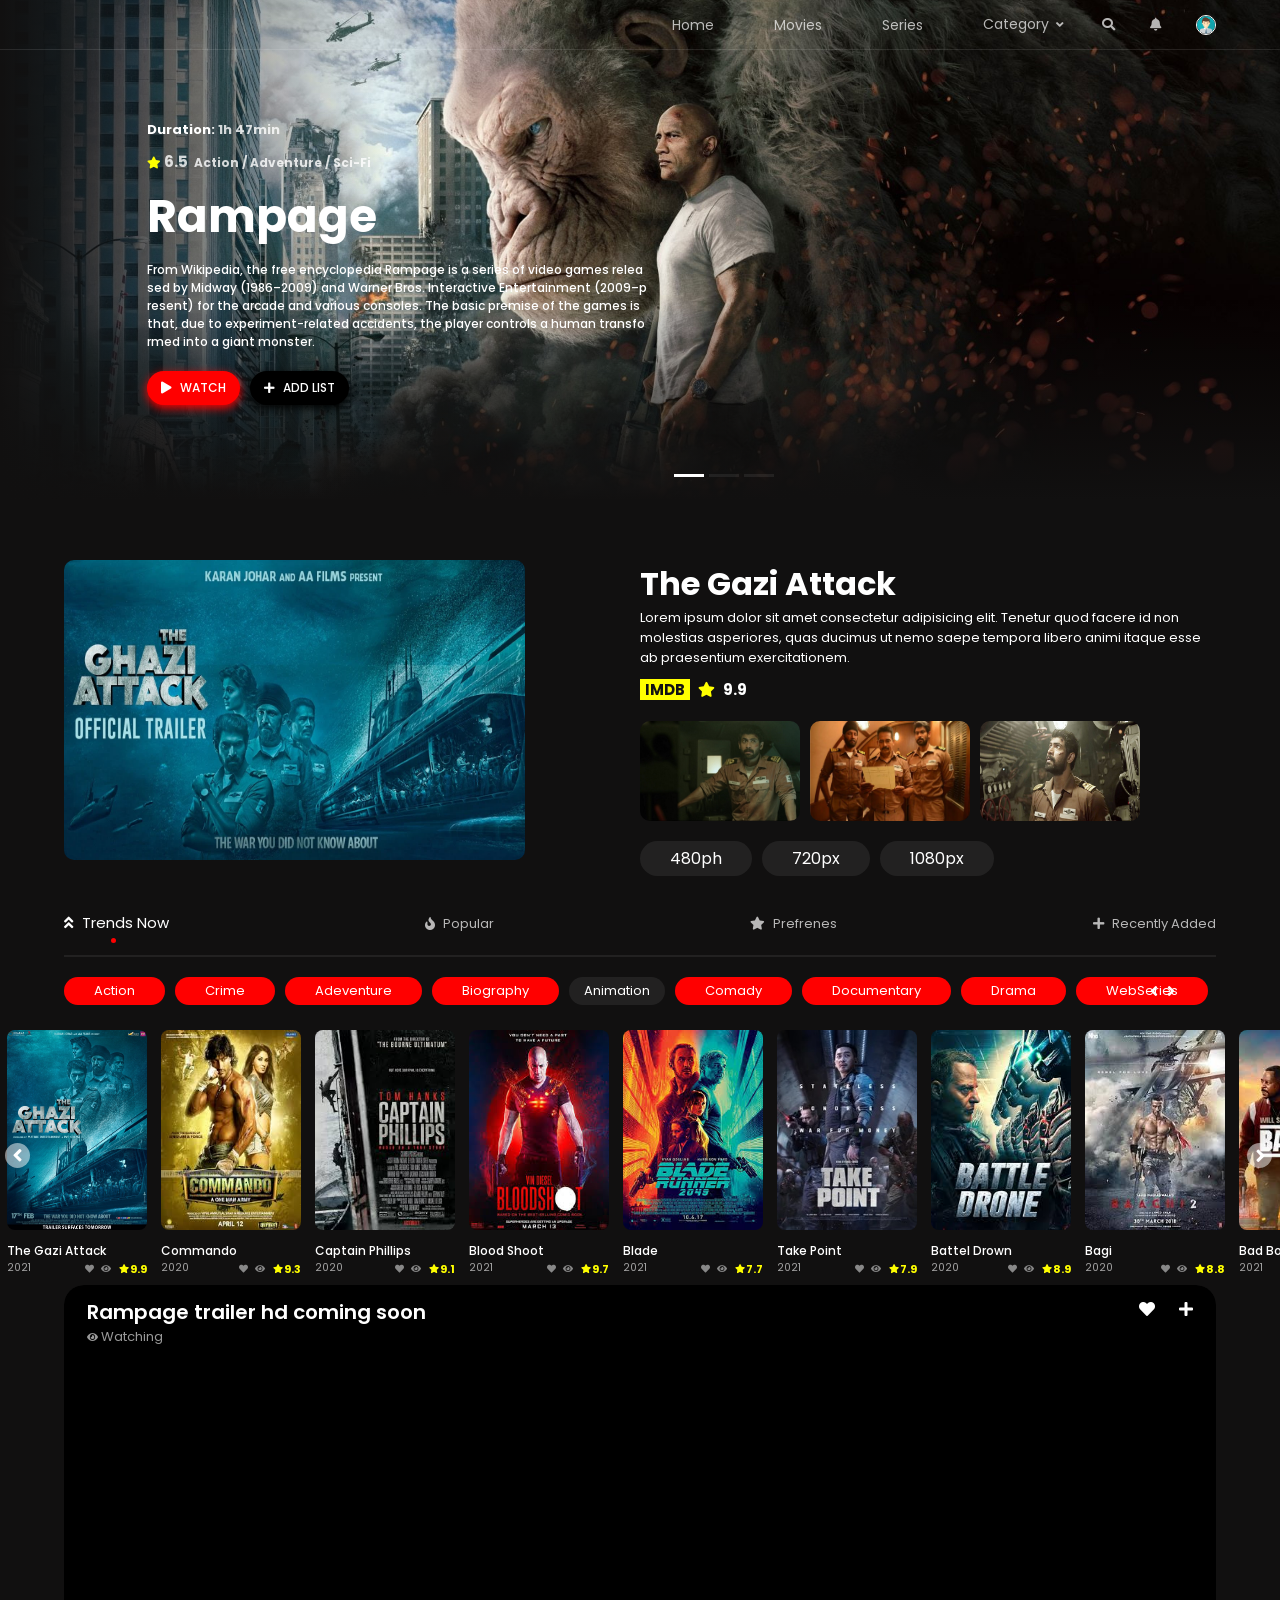
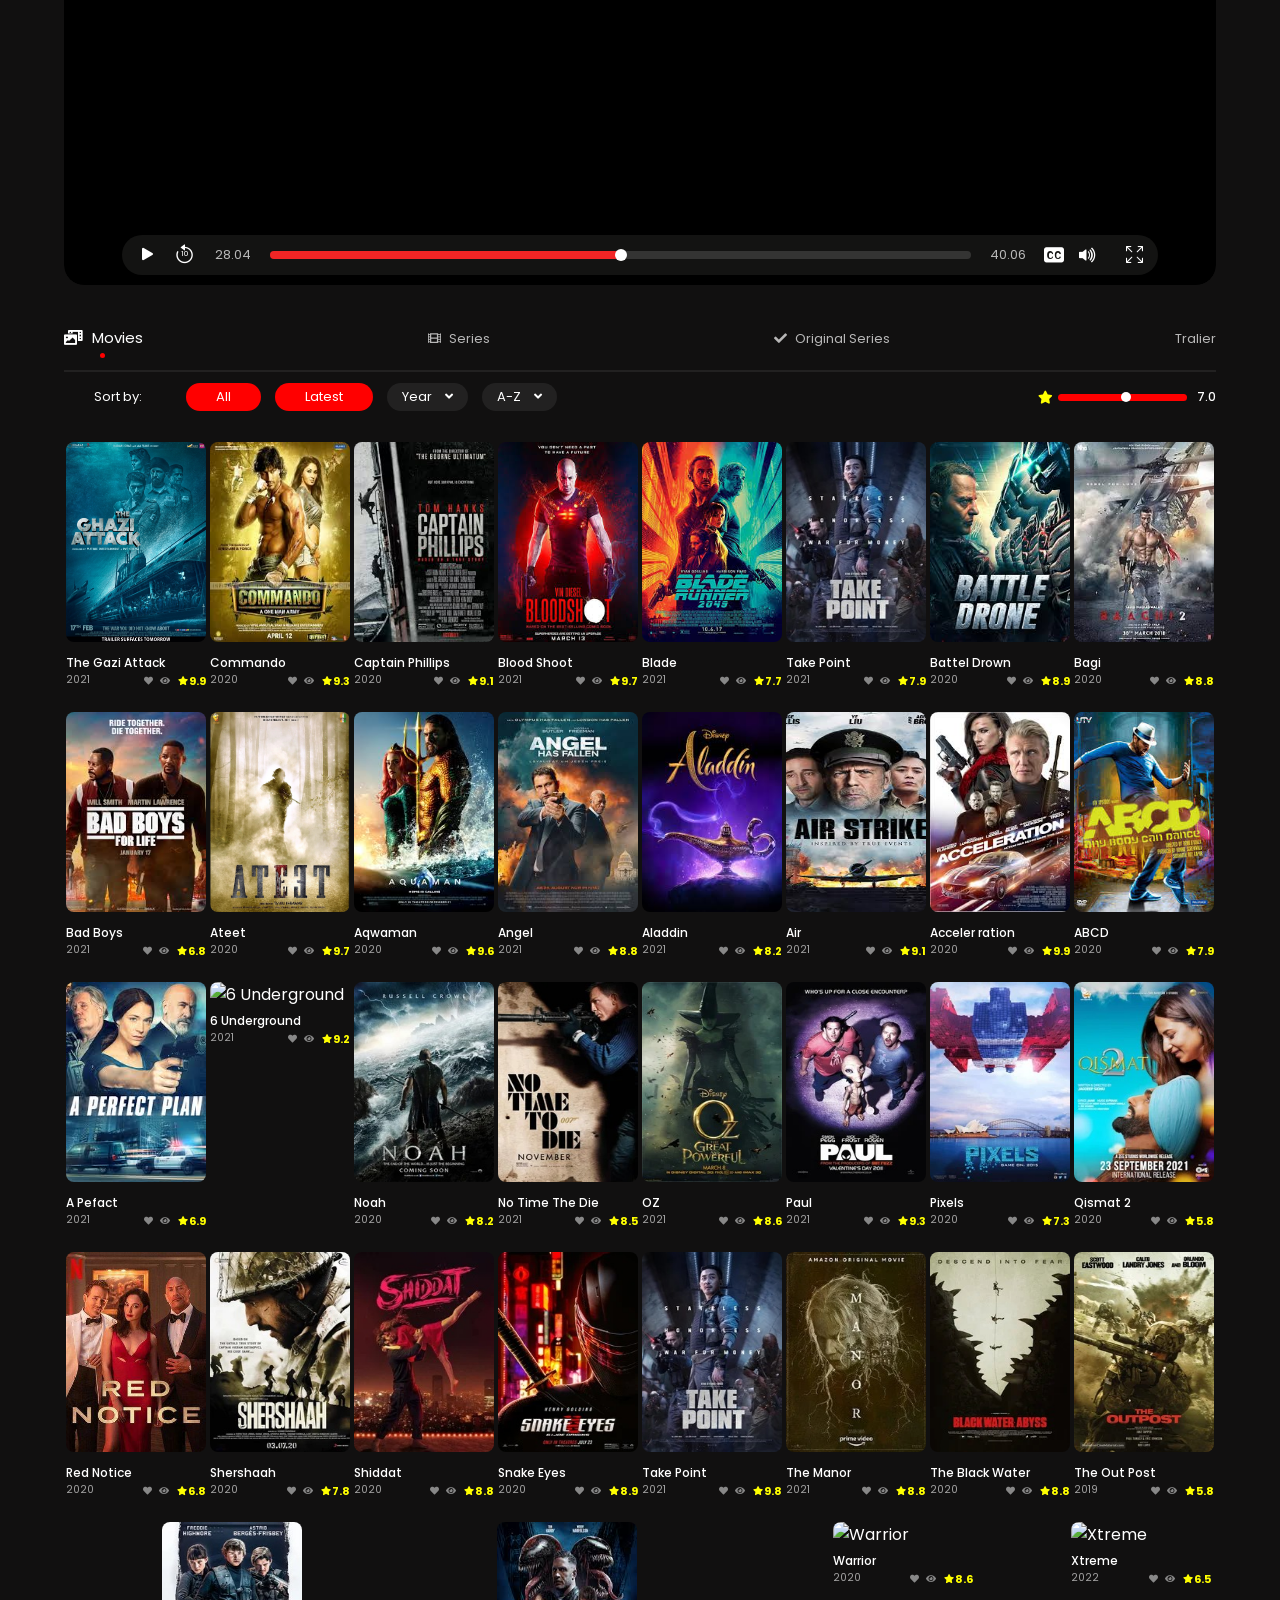
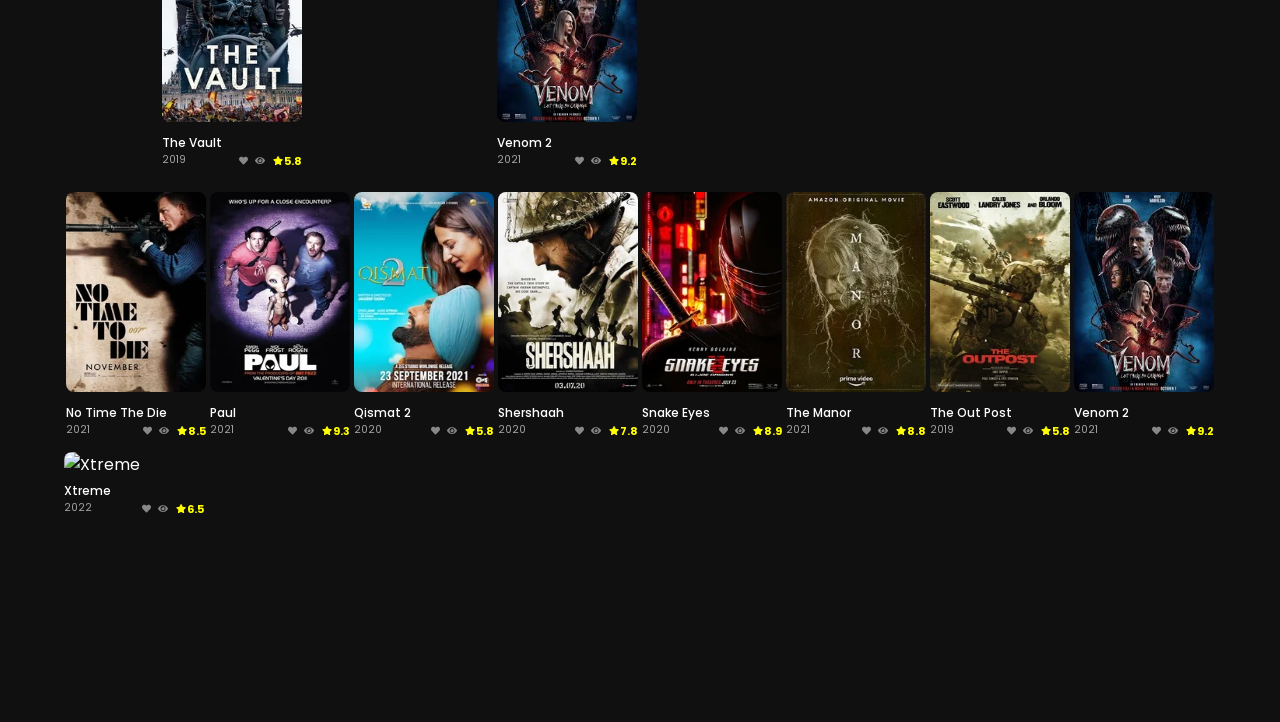
==== themanor.html @ 4c0632d6 "PLAYZEN" ====
<!DOCTYPE html>
<html lang="en">

<head>
    <meta charset="UTF-8">
    <meta http-equiv="X-UA-Compatible" content="IE=edge">
    <meta name="viewport" content="width=device-width, initial-scale=1.0">
    <!-- bootstrap cdn link  -->
    <link rel="stylesheet" href="https://cdn.jsdelivr.net/npm/bootstrap-icons@1.8.1/font/bootstrap-icons.css">
    <!-- font-awesome cdn link  -->
    <link href="https://cdnjs.cloudflare.com/ajax/libs/font-awesome/5.13.0/css/all.min.css" rel="stylesheet">
    <link rel="stylesheet" href="style.css">
    <title>Advanced Level Movies Website</title>
</head>

<body>
    <header>
        <nav>
            <a href="/" class="logo"><img src="img/logo.png" alt=""></a>
            <div class="end_bx">
                <ul>
                    <li><a href="#">Home</a></li>
                    <li><a href="#">Movies</a></li>
                    <li><a href="#">Series</a></li>
                    <li>Category <i class="fas fa-angle-down"></i>
                        <div class="list">
                            <a href="#">Trends Now</a>
                            <a href="#">Popular</a>
                            <a href="#">Prefrenes</a>
                            <a href="#">Recently Added</a>
                            <a href="#">Bollywood</a>
                            <a href="#">Tollywood</a>
                        </div>
                    </li>
                </ul>
                <div class="search">
                    <input type="text" placeholder="Search movies..." id="search">
                    <i class="fas fa-search" id="search_icon"></i>
                </div>
                <div class="bell">
                    <i class="fas fa-bell"></i>
                </div>
                <div class="user">
                    <img src="img/user.png" alt="Jahid Khan" title="jahid khan">
                </div>
            </div>
        </nav>

        <div class="content">
            <h6>Duration: <span id="header_dur">1h 47min</span></h6>
            <h3 id="header_gen"><i class="fas fa-star"></i>6.5
                <span>Action / Adventure / Sci-Fi</span>
            </h3>
            <h1 id="header_title">Rampage</h1>
            <p id="header_pra">From Wikipedia, the free encyclopedia Rampage is a series of video games released by Midway (1986–2009) and Warner Bros. Interactive Entertainment (2009–present) for the arcade and various consoles. The basic premise of the games is that,
                due to experiment-related accidents, the player controls a human transformed into a giant monster.</p>
            <div class="btns">
                <a href="#video"> <button><i class="fas fa-play" id="play_btn"></i> WATCH</button></a>
                <button><i class="fas fa-plus"></i> ADD LIST</button>
            </div>
        </div>
        <div class="slider_btns">
            <h6 class="slider"></h6>
            <h6 class="slider"></h6>
            <h6 class="slider"></h6>
        </div>
    </header>
    <!-- download page start  -->
    <div class="down_bx_1" id="download">
        <div class="down_page"> </div>
    </div>
    <!-- download page end  -->
    <!-- trending box start  -->
    <div class="tranding_bx">
        <li><a href="#" class="active"><i class="fas fa-angle-double-up"></i> Trends Now <span></span></a></li>
        <li><a href="#"><i class="fas fa-fire"></i> Popular <span></span></a></li>
        <li><a href="#"><i class="fas fa-star"></i> Prefrenes <span></span></a></li>
        <li><a href="#"><i class="fas fa-plus"></i> Recently Added <span></span></a></li>
    </div>

    <!-- category box start  -->
    <div class="cato_bx" id="cato_bx">
        <button id="action1">Action</button>
        <button id="crime1">Crime</button>
        <button>Adeventure</button>
        <button>Biography</button>
        <button>Animation</button>
        <button>Comady</button>
        <button>Documentary</button>
        <button id="drama1">Drama</button>
        <button>WebSeries</button>
        <button>18+</button>
        <button>SciFi</button>
        <button>Horor</button>
        <!-- all button copyed  -->
        <div class="cato_left_right">
            <i class="fas fa-angle-down" id="left_scroll"></i>
        </div>
        <div class="cato_left_right">
            <i class="fas fa-angle-down" id="right_scroll"></i>
        </div>
    </div>

    <!-- movies box strat  -->
    <div class="movie_bx_1" id="mvoes_bx_1">
        <button id="left_scroll1"> <i class="fas fa-angle-down" ></i></button>
        <button id="right_scroll1"> <i class="fas fa-angle-down" ></i></button>
        <div class="movie_bxx" id="action_bx"></div>
        <div class="movie_bxx" id="crime_bx"></div>
        <div class="movie_bxx" id="drama_bx"></div>
    </div>
    <!-- movies box end  -->
    <!-- video box start  -->
    <div class="video_bx">
        <video src="video/ant-man.mp4" id="video"></video>
        <div class="control">
            <div class="play_redo">
                <i class="bi bi-play-fill" id="play"></i>
                <i class="bi bi-arrow-clockwise" id="sec_30"></i>
                <span>10</span>
            </div>
            <div class="start_seekbar_end">
                <span id="start_time">28.04</span>
                <div class="seek">
                    <input type="range" id="seek" value="0">
                    <h5 id="seek_2"></h5>
                    <h4></h4>
                    <h6 id="seek_dot"></h6>
                </div>
                <span id="end_time">40.06</span>
            </div>
            <div class="cc_vol_screen">
                <i class="bi bi-badge-cc-fill"></i>
                <i class="bi bi-volume-up-fill" id="vol_icon"></i>
                <input type="range" name="vol" id="vol">
                <i class="bi bi-arrows-fullscreen" id="full_screen"></i>
            </div>
        </div>

        <h4 class="title_video">Rampage trailer hd coming soon</h4>
        <span class="watching"><i class="fas fa-eye"></i>Watching</span>
        <div class="heart_pluse"> <i class="fas fa-heart"></i> <i class="fas fa-plus"></i></div>
        <div class="video_list">
            <img src="img/121213.jpg" alt="" class="video_1">
            <img src="img/121214.jpg" alt="" class="video_1">
            <img src="img/121215.jpg" alt="" class="video_1">
        </div>
    </div>
    <!-- video box end  -->

    <!-- trending box2 start  -->
    <div class="tranding_bx" style="margin-top: 20px;">
        <li><a href="#" class="active"><i class="fas fa-photo-video"></i> Movies <span></span></a></li>
        <li><a href="#"><i class="fas fa-film"></i> Series <span></span></a></li>
        <li><a href="#"><i class="fas fa-check"></i> Original Series <span></span></a></li>
        <li><a href="#"> Tralier <span></span></a></li>
    </div>
    <div class="cato_bx cato_bx2">
        <div class="left_cato">
            <button>Sort by:</button>
            <button id="all_btn">All</button>
            <button id="latest_btn">Latest</button>
            <button id="year">Year <i class="fas fa-angle-down" ></i>
            <div class="year_bx">
                <li id="year2022__btn">2022</li>
                <li id="year2021__btn">2021</li>
                <li id="year2020__btn">2020</li>
                <li>2019</li>
                <li>2018</li>
                <li>2017</li>
                <li>2016</li>
                <li>2015</li>
                <li>2014</li>
            </div>
            </button>
            <button id="a_z">A-Z <i class="fas fa-angle-down" ></i>
                <div class="year_bx letter_bx">
                    <li id="letter_a_btn">A</li>
                    <li id="letter_b_btn">B</li>
                    <li>C</li>
                    <li>E</li>
                    <li>F</li>
                    <li>G</li>
                    <li>H</li>
                    <li id="letter_t_btn">T</li>
                    <li>Z</li>
                </div></button>
        </div>
        <div class="right_cato">
            <i class="fas fa-star"></i>
            <input type="range" name="" id="change_input" min="4.2" max="9.9">
            <span>7.0</span>
        </div>
    </div>

    <div class="movie_bx_1 movie_bx_2">
        <div class="all box2_actives" id="all"></div>
        <div class="latest box2_actives" id="latest"></div>
        <div class="year" id="year_2022"></div>
        <div class="year" id="year_2021"></div>
        <div class="year" id="year_2020"></div>
        <div class="letter" id="letter_a"></div>
        <div class="letter" id="letter_b"></div>
        <div class="letter" id="letter_t"></div>
        <div class="rate_change" id="rate4"></div>
        <div class="rate_change" id="rate8"></div>
    </div>
    <script src="app.js"></script>
    <script>
        let download = document.getElementById('download');

        const the_gazi_attack = movies.filter((e) => {
            return e.title == "The Gazi Attack";
        });

        window.addEventListener('load', () => {
            the_gazi_attack.forEach(element => {
                const {
                    title,
                    rate,
                    down_img,
                    screen1,
                    screen2,
                    screen3,
                    ph420,
                    ph720,
                    ph1080
                } = element;
                let card = document.createElement('div');
                card.classList.add('down_page');
                card.innerHTML = `
                <div class="img_bx">
                <img src="${down_img}" alt="">
            </div>
            <div class="cont_bx">
                <h1>${title}</h1>
                <p>Lorem ipsum dolor sit amet consectetur adipisicing elit. Tenetur quod facere id non molestias asperiores, quas ducimus ut nemo saepe tempora libero animi itaque esse ab praesentium exercitationem.</p>
                <h3><span>IMDB</span> <i class="fas fa-star"></i> ${rate}</h3>
                <div class="screen_shot_bx">
                    <img src="${screen1}" alt="">
                    <img src="${screen2}" alt="">
                    <img src="${screen3}" alt="">
                </div>
                <div class="btns">
                    <a href="${ph420}" download>480ph</a>
                    <a href="${ph720}" download>720px</a>
                    <a href="${ph1080}" download>1080px</a>
                </div>
            </div>
                `
                download.appendChild(card);
            });
        })
    </script>
</body>

</html>
---- style.css ----
/* Google font "Poppins" */

@import url('https://fonts.googleapis.com/css2?family=Poppins:wght@100;200;300;400;500;600;700;800;900&display=swap');
* {
    padding: 0%;
    margin: 0%;
    box-sizing: border-box;
}

html {
    scroll-behavior: smooth;
}

body {
    font-family: "Poppins", sans-serif;
    background: rgb(17, 16, 16);
}

header {
    position: relative;
    width: 100%;
    height: 500px;
    /* border: 1px solid #fff; */
    background: url('img/121213.jpg') no-repeat center center/cover;
    transition: 1s linear;
    z-index: 2;
}

header::before {
    content: '';
    position: absolute;
    width: 100%;
    height: 40%;
    background: linear-gradient(0deg, rgb(17, 16, 16), transparent);
    bottom: 0;
    left: 0;
    z-index: -1;
}

header::after {
    content: '';
    position: absolute;
    width: 30%;
    height: 100%;
    background: linear-gradient(90deg, rgb(17, 16, 16), transparent);
    top: 0;
    left: 0;
    z-index: -1;
}

header nav {
    width: 100%;
    height: 10%;
    border-bottom: 1.3px solid rgb(255, 255, 255, .1);
    padding: 0px 5%;
    display: flex;
    align-items: center;
    justify-content: space-between;
}

.logo,
.end_bx {
    /* border: 1px solid #fff; */
    display: flex;
    align-items: center;
}

header nav .logo img {
    width: 100px;
}

header nav .end_bx ul {
    list-style-type: none;
    display: flex;
    align-items: center;
}

header nav .end_bx ul li {
    margin: 0px 30px;
    position: relative;
}

header nav .end_bx ul li a {
    text-decoration: none;
    color: rgb(255, 255, 255, .7);
    font-size: 14px;
    font-family: 'Poppins', sans-serif;
    transition: .3s linear;
}

header nav .end_bx ul li:nth-child(4) {
    color: rgb(255, 255, 255, .7);
    font-size: 14px;
    font-family: 'Poppins', sans-serif;
    transition: .3s linear;
    cursor: pointer;
}

header nav .end_bx ul li:nth-child(4):hover {
    color: #fff;
}

header nav .end_bx ul li a:hover {
    color: #fff;
}

header nav .end_bx ul li:nth-child(4) .fas {
    font-size: 12px;
    margin: 2px 0px 0px 3px;
    transition: .3s linear;
}

header nav .end_bx ul li:nth-child(4):hover .fas {
    transform: rotate(180deg);
}


/* nav other list start  */

header nav .end_bx ul li .list {
    position: absolute;
    width: 150px;
    height: auto;
    display: flex;
    justify-content: center;
    flex-direction: column;
    top: 30px;
    z-index: 1;
    padding: 10px;
    opacity: 0;
    visibility: hidden;
}

header nav .end_bx ul li:hover .list {
    opacity: 1;
    visibility: visible;
}

header nav .end_bx ul li .list::before {
    content: '';
    position: absolute;
    width: 100%;
    height: 100%;
    background: rgb(184, 184, 184, .1);
    backdrop-filter: blur(5px);
    border-radius: 10px;
    z-index: -1;
}

header nav .end_bx ul li .list::after {
    content: '';
    position: absolute;
    border-left: 15px solid rgb(184, 184, 184, .1);
    border-right: 15px solid transparent;
    border-bottom: 15px solid transparent;
    backdrop-filter: blur(5px);
    top: -1px;
    left: 20px;
    transform: rotate(45deg);
    z-index: -1;
}

header nav .end_bx ul li .list a {
    text-decoration: none;
    color: rgb(255, 255, 255, .7);
    padding: 10px 0px 10px 10px;
    font-family: 'Poppins', sans-serif;
    font-size: 13px;
    transition: .3s linear;
}

header nav .end_bx ul li .list a:hover {
    color: #fff;
}


/* nav other list end  */

header nav .end_bx .search {
    position: relative;
    display: flex;
    align-items: center;
    color: #fff;
}

header nav .end_bx .search input {
    padding: 3px 0px 3px 8px;
    border-radius: 20px;
    outline: none;
    border: none;
    background: transparent;
    color: #fff;
    transition: 1s linear;
    -webkit-transition: 1s linear;
    width: 0px;
}

header nav .end_bx .search i {
    color: rgb(255, 255, 255, .7);
    font-size: 13px;
    cursor: pointer;
    transition: .4s linear;
}

header nav .end_bx .search i:hover {
    color: #fff;
}

header nav .end_bx .search .search_bx2 {
    position: absolute;
    width: 200px;
    height: 300px;
    /* border: 1px solid #fff; */
    top: 35px;
    left: -10px;
    background: rgb(184, 184, 184, .3);
    border-radius: 10px;
    overflow: auto;
    visibility: hidden;
    opacity: 0;
    transition: .3s linear;
}

header nav .end_bx .search .search_bx2::-webkit-scrollbar {
    width: 7px;
    background: rgb(184, 184, 184, .3);
    border-radius: 20px;
}

header nav .end_bx .search .search_bx2::-webkit-scrollbar-thumb {
    background: rgb(184, 184, 184, .7);
    border-radius: 20px;
}

header nav .end_bx .search .search_bx2 a {
    text-decoration: none;
    color: #fff;
    width: 100%;
    height: 50px;
    /* border: 1px solid #fff; */
    display: flex;
    align-items: center;
    transition: .3s linear;
}

header nav .end_bx .search .search_bx2 a:hover {
    background: rgb(184, 184, 184, .6);
}

header nav .end_bx .search .search_bx2 a img {
    width: 30px;
    height: 45px;
    border-radius: 5px;
    margin: 0px 5px;
}

header nav .end_bx .search .search_bx2 a .content2 {
    color: #fff;
}

header nav .end_bx .search .search_bx2 a .content2 h6 {
    font-size: 13px;
}

header nav .end_bx .search .search_bx2 a .content2 p {
    color: rgb(255, 255, 255, .7);
    font-size: 11px;
    font-weight: 500;
}


/* javascript classes start  */

header nav .end_bx .search .search_input {
    width: 180px;
}


/* javascript classes end  */

header nav .end_bx .bell {
    color: rgb(255, 255, 255, .7);
    font-size: 13px;
    cursor: pointer;
    transition: .3s linear;
    margin: 0px 35px;
}

header nav .end_bx .bell:hover {
    color: #fff;
}

header nav .end_bx .user {
    width: 20px;
    height: 20px;
    border: 1px solid #fff;
    border-radius: 50%;
}

header nav .end_bx .user img {
    width: 100%;
    height: 100%;
    border-radius: 50%;
    cursor: pointer;
}

header .content {
    width: 77%;
    height: auto;
    /* border: 1px solid #fff; */
    margin: 70px auto 0px auto;
}

header .content h6 {
    color: #fff;
    font-size: 13px;
    transition: 1s linear;
}

header .content h6 span {
    color: rgb(255, 255, 255, .8);
}

header .content h3 {
    color: rgb(255, 255, 255, .8);
    font-size: 15px;
    margin: 10px 0px;
    transition: 1s linear;
}

header .content h3 i {
    color: rgb(255, 255, 0);
    font-size: 12px;
    margin-right: 3px;
}

header .content h3 span {
    font-size: 12px;
    margin-left: 3px;
    transition: 1s linear;
}

header .content h1 {
    font-size: 45px;
    margin-bottom: 10px;
    color: #fff;
    transition: 1s linear;
}

header .content p {
    width: 500px;
    word-break: break-all;
    font-size: 12px;
    font-weight: 500;
    color: #fff;
    margin-bottom: 20px;
    transition: 1s linear;
}

header .content .btns {
    display: flex;
    align-items: center;
}

header .content .btns button {
    padding: 6px 12px;
    border-radius: 20px;
    background: red;
    border: 2px solid red;
    color: #fff;
    margin-right: 10px;
    font-family: 'Poppins', sans-serif;
    font-size: 12px;
    font-weight: 500;
    box-shadow: 0px 3px 10px red;
    transition: .3s linear;
    cursor: pointer;
    z-index: 999;
}

header .content .btns button:nth-child(2) {
    border: 2px solid #000;
    color: #fff;
    background: #000;
    box-shadow: 0px 3px 10px #000;
}

header .content .btns button:hover {
    border: 2px solid #000;
    color: #fff;
    background: #000;
    box-shadow: 0px 3px 10px #000;
}

header .content .btns button:nth-child(2):hover {
    background: red;
    border: 2px solid red;
    color: #fff;
    box-shadow: 0px 3px 10px red;
}

header .content .btns button .fas {
    margin-right: 5px;
}

header .slider_btns {
    position: absolute;
    width: 300px;
    height: 50px;
    /* border: 1px solid #fff; */
    bottom: 0;
    left: 45%;
    display: flex;
    align-items: center;
    justify-content: center;
}

header .slider_btns h6 {
    width: 30px;
    height: 3px;
    margin-right: 5px;
    transition: 1s linear;
    background: rgb(184, 184, 184, .1);
}

header .slider_btns h6:nth-child(1) {
    background: #fff;
}

.tranding_bx {
    width: 90%;
    height: auto;
    border-bottom: 2px solid rgb(184, 184, 184, .1);
    margin: auto;
    padding: 20px 0px;
    display: flex;
    align-items: center;
    justify-content: space-between;
}

.tranding_bx li {
    list-style: none;
    transition: .3s linear;
}

.tranding_bx li a {
    position: relative;
    text-decoration: none;
    color: rgb(255, 255, 255, .7);
    font-size: 13px;
    transition: .3 linear;
}

.tranding_bx li a:hover {
    color: #fff;
}

.tranding_bx li .fas {
    margin-right: 5px;
}

.tranding_bx li a span {
    position: absolute;
    width: 5px;
    height: 5px;
    background: transparent;
    border-radius: 50%;
    bottom: -10px;
    left: 45%;
}


/* tranding box active classes start  */

.tranding_bx li .active {
    font-size: 15px;
    color: #fff;
}

.tranding_bx li .active span {
    background: red;
}


/* tranding box active classes end    */


/* category box start  */

.cato_bx {
    position: relative;
    width: 90%;
    height: auto;
    margin: auto;
    /* border: 1px solid #fff; */
    display: flex;
    align-items: center;
    padding: 20px 40px 20px 0px;
    overflow: auto;
    scroll-behavior: smooth;
    z-index: 999;
}

.cato_bx::-webkit-scrollbar {
    display: none;
}

.cato_bx button {
    padding: 4px 30px;
    background: red;
    border: none;
    outline: none;
    color: #fff;
    border-radius: 20px;
    font-family: 'Poppins', sans-serif;
    font-weight: 400;
    font-size: 13px;
    margin-right: 10px;
    cursor: pointer;
    transition: .3s linear;
}

.cato_bx button:hover {
    background: rgb(184, 184, 184, .1);
}

.cato_bx .cato_left_right {
    position: sticky;
    right: 1.5%;
    color: #fff;
    cursor: pointer;
}

.cato_bx .cato_left_right:nth-last-child(1) {
    right: 0%;
}

.cato_bx .cato_left_right i {
    transform: rotate(90deg);
    transition: .3s linear;
}

.cato_bx .cato_left_right:nth-last-child(1) i {
    transform: rotate(-90deg);
}


/* cato button java class start  */

.cato_bx .cato_button_active {
    background: rgb(184, 184, 184, .2);
}


/* cato button java class end */

.movie_bx_1 {
    /* position: relative; */
    width: 100%;
    height: 260px;
    /* border: 1px solid #fff; */
    display: flex;
    align-items: center;
    overflow: auto;
    scroll-behavior: smooth;
}

.movie_bx_1::-webkit-scrollbar {
    display: none;
}


/* movie extra box  */

.movie_bx_1 .movie_bxx {
    display: flex;
    align-items: center;
    width: auto;
    height: 100%;
    /* border: 1px solid #fff; */
}


/* movies box java class start  */

.movie_bx_1 .movie_box_active {
    display: none;
}


/* movies box java class end  */

.movie_bx_1 .card {
    min-width: 140px;
    height: 250px;
    /* border: 1px solid #fff; */
    margin: 0px 7px;
}

.movie_bx_1 .card:nth-last-child(1) {
    margin: 0px 5px 0px 0px;
}

.movie_bx_1 .card a {
    text-decoration: none;
    color: #fff;
}

.movie_bx_1 .card a img {
    width: 100%;
    height: 80%;
    border-radius: 8px;
}

.movie_bx_1 .card a .content {
    width: 100%;
    height: 15%;
    /* border: 1px solid #fff; */
    margin-top: 5px;
}

.movie_bx_1 .card a .content h5 {
    text-overflow: ellipsis;
    white-space: nowrap;
    overflow: hidden;
    font-weight: 500;
    font-size: 12px;
}

.movie_bx_1 .card a .content h6 {
    display: flex;
    align-items: center;
    justify-content: space-between;
}

.movie_bx_1 .card a .content h6 span {
    color: rgb(255, 255, 255, .6);
    font-weight: lighter
}

.movie_bx_1 .card a .content h6 .rate {
    display: flex;
    align-items: center;
}

.movie_bx_1 .card a .content h6 .rate .fas {
    margin-right: 7px;
    font-size: 9px;
    color: rgb(255, 255, 255, .5);
}

.movie_bx_1 .card a .content h6 .rate .fas:nth-last-child(2) {
    color: yellow;
    margin: 1px;
}

.movie_bx_1 .card a .content h6 .rate h6 {
    color: yellow;
    margin-top: 3px;
    font-size: 11px;
    height: 5px;
}

.movie_bx_1 button {
    position: absolute;
    border: none;
    outline: none;
    color: #fff;
    background: none;
    left: 10px;
    font-size: 20px;
    cursor: pointer;
    z-index: 999;
}

.movie_bx_1 button::before {
    content: '';
    position: absolute;
    width: 25px;
    height: 25px;
    background: rgb(255, 255, 255, .5);
    border-radius: 50%;
    left: -5px;
    top: -1px;
    z-index: -1;
    transition: .3s linear;
}

.movie_bx_1 button:hover::before {
    background: rgb(255, 0, 0, .5);
}

.movie_bx_1 button:nth-child(2) {
    left: 98%;
}

.movie_bx_1 button:nth-child(1) i {
    transform: rotate(90deg);
}

.movie_bx_1 button:nth-child(2) i {
    transform: rotate(-90deg);
}

.movie_bx_1 button:nth-child(2)::before {
    left: -7px;
    top: -1px;
}

.movie_bx_2 {
    width: 90%;
    height: auto;
    margin: auto;
    overflow: unset;
    flex-wrap: wrap;
    justify-content: space-between;
    padding: 20px 0px;
}

.movie_bx_2 .card {
    width: 140px;
    margin: 10px auto;
}


/* movies box2 start  */

.all,
.latest,
.year,
.letter,
.rate_change {
    width: 100%;
    height: auto;
    /* border: 1px solid #fff; */
    display: none;
    align-items: center;
    justify-content: flex-start;
    flex-wrap: wrap;
}

.box2_actives {
    display: flex;
}


/* movies box2 end  */


/* video box start  */

.video_bx {
    position: relative;
    width: 90%;
    height: 600px;
    /* border: 1px solid #fff; */
    margin: auto;
    border-radius: 20px;
    overflow: hidden;
    display: flex;
    align-items: center;
    justify-content: center;
}

.video_bx video {
    width: 100%;
    height: 100%;
    background: #000;
    border-radius: 20px;
}

.video_bx .control {
    position: absolute;
    width: 90%;
    height: 40px;
    background: #131312;
    /* border: 1px solid #fff; */
    border-radius: 20px;
    bottom: 10px;
    padding: 0px 15px;
    display: flex;
    align-items: center;
    justify-content: space-between;
    z-index: 9999;
}

.video_bx .control .play_redo {
    position: relative;
    width: 60px;
    height: 100%;
    /* border: 1px solid #fff; */
    display: flex;
    align-items: center;
    justify-content: space-between;
    color: #fff;
}

.video_bx .control .play_redo .bi {
    font-size: 22px;
    cursor: pointer;
}

.video_bx .control .play_redo .bi:nth-child(2) {
    transform: scaleX(-1);
}

.video_bx .control .play_redo span {
    position: absolute;
    color: #fff;
    font-size: 7px;
    top: 14px;
    right: 8px;
    z-index: -1;
}

.video_bx .control .start_seekbar_end {
    width: 85%;
    height: 100%;
    /* border: 1px solid #fff; */
    display: flex;
    align-items: center;
    justify-content: center;
    transition: 1s linear;
}

.video_bx .control .start_seekbar_end span {
    color: rgb(255, 255, 255, .7);
    font-size: 13px;
    margin: 0px 10px;
    width: 55px;
    text-align: center;
}

.video_bx .control .start_seekbar_end .seek {
    position: relative;
    width: 85%;
}

.video_bx .control .start_seekbar_end .seek input {
    width: 100%;
    margin-top: 7px;
    cursor: pointer;
    opacity: 0;
}

.video_bx .control .start_seekbar_end .seek h5 {
    position: absolute;
    width: 50%;
    height: 8px;
    background: red;
    border-radius: 20px;
    top: 11px;
    transition: 1s linear;
    z-index: -1;
}

.video_bx .control .start_seekbar_end .seek h4 {
    position: absolute;
    width: 100%;
    height: 8px;
    background: rgb(184, 184, 184, .2);
    border-radius: 20px;
    top: 11px;
    transition: 1s linear;
    z-index: -1;
}

.video_bx .control .start_seekbar_end .seek h6 {
    position: absolute;
    width: 12px;
    height: 12px;
    background: #fff;
    border-radius: 50%;
    top: 11px;
    transition: 1s linear;
    z-index: -1;
    margin-left: -5px;
    top: 8.5px;
    left: 50%;
}

.video_bx .control .cc_vol_screen {
    position: relative;
    width: 100px;
    height: 100%;
    /* border: 1px solid #fff; */
    transition: 1s linear;
    display: flex;
    align-items: center;
    justify-content: space-between;
}

.video_bx .control .cc_vol_screen .bi {
    color: #fff;
    font-size: 20px;
    cursor: pointer;
}

.video_bx .control .cc_vol_screen .bi:nth-child(4) {
    font-size: 17px;
}

.video_bx .control .cc_vol_screen input {
    width: 0px;
    opacity: 0;
    transition: 1s linear;
}

.video_bx .control .cc_vol_screen input[type="range"] {
    -webkit-appearance: none;
    background: red;
    border-radius: 20px;
    height: 7px;
}

.video_bx .control .cc_vol_screen input[type="range"]::-webkit-slider-thumb {
    -webkit-appearance: none;
    background: #fff;
    width: 10px;
    height: 10px;
    border-radius: 50%;
}


/* javascript classes start  */

.video_bx .control .cc_vol {
    width: 230px;
}

.video_bx .control .cc_vol_screen .input_vol {
    width: 130px;
    opacity: 1;
}

.video_bx .control .start_seekbar {
    width: 70%;
}


/* javascript classes end  */


.video_bx .title_video {
    position: absolute;
    top: 2%;
    left: 2%;
    color: #fff;
    font-size: 20px;
    font-weight: 600;
    z-index: 999;
}

.video_bx .watching {
    position: absolute;
    top: 7%;
    left: 2%;
    color: rgb(255, 255, 255, .6);
    font-size: 13px;
    z-index: 999;
}

.video_bx .watching i {
    font-size: 10px;
    margin-right: 3px;
}

.video_bx .heart_pluse {
    position: absolute;
    top: 2%;
    right: 2%;
    color: #fff;
    font-size: 16px;
    z-index: 999;
    cursor: pointer;
}

.video_bx .heart_pluse i:nth-child(2) {
    margin-left: 20px;
}

.video_bx .video_list {
    position: absolute;
    width: 100px;
    height: 300px;
    /* border: 1px solid #fff; */
    top: 25%;
    left: 2%;
    transition: .6s linear;
    opacity: 0;
}

.video_bx:hover .video_list {
    opacity: 1;
}

.video_bx .video_list img {
    width: 100px;
    height: 70px;
    border-radius: 10px;
    cursor: pointer;
    margin-bottom: 10px;
    border: 1px solid rgb(255, 255, 255, .6);
}

.cato_bx2 {
    position: relative;
    overflow: visible;
    height: 30px;
    margin-top: 10px;
    display: flex;
    align-items: center;
    justify-content: space-between;
    padding: 0px;
}

.cato_bx2 .left_cato button:nth-child(1) {
    background: none;
}

.cato_bx2 .left_cato button i {
    margin-left: 10px;
    transition: .3s linear;
}

.cato_bx2 .left_cato button:nth-child(4),
button:nth-child(5) {
    padding: 4px 15px;
    position: relative;
    background: rgb(184, 184, 184, .1);
}

.cato_bx2 .right_cato {
    display: flex;
    align-items: center;
    justify-content: space-between;
}

.cato_bx2 .right_cato i {
    color: yellow;
    font-size: 13px;
    margin-right: 5px;
}

.cato_bx2 .right_cato input[type="range"] {
    -webkit-appearance: none;
    background: red;
    border-radius: 20px;
    height: 7px;
}

.cato_bx2 .right_cato input[type="range"]::-webkit-slider-thumb {
    -webkit-appearance: none;
    background: #fff;
    width: 10px;
    height: 10px;
    border-radius: 50%;
}

.cato_bx2 .right_cato span {
    color: #fff;
    font-size: 12px;
    font-weight: 500;
    margin-left: 10px;
}

.cato_bx2 button .year_bx {
    position: absolute;
    width: 80px;
    height: 150px;
    /* border: 1px solid #fff; */
    background: rgb(8, 8, 8, .7);
    border-radius: 10px 3px 3px 10px;
    top: 35px;
    left: 0;
    z-index: 999;
    overflow: auto;
    transition: 1s linear;
    display: none;
}

.cato_bx2 button .year_bx::-webkit-scrollbar {
    background: transparent;
    width: 7px;
}

.cato_bx2 button .year_bx::-webkit-scrollbar-track {
    background: rgb(184, 184, 184, .4);
    backdrop-filter: blur(5px);
    border-radius: 20px;
}

.cato_bx2 button .year_bx::-webkit-scrollbar-thumb {
    background: red;
    border-radius: 20px;
}

.cato_bx2 button .year_bx li {
    list-style-type: none;
    font-size: 15px;
    font-weight: 600;
    padding: 5px;
    color: #fff;
    transition: .3s linear;
}

.cato_bx2 button .year_bx li:hover {
    color: red;
}

.cato_bx2 button .letter_bx {
    width: 40px;
}

.cato_bx2 button .letter_bx li {
    font-size: 16px;
    font-weight: 600;
}


/* javascript classes start  */

.cato_bx2 .show_year1 .year_bx {
    display: unset;
}

.cato_bx2 .show_year1 i {
    transform: rotate(180deg);
}

.cato_bx2 button .year_bx .li_change {
    color: red;
}


/* javascript classes end */


/* download page start  */

.down_page {
    width: 90%;
    height: auto;
    margin: 30px auto;
    /* border: 1px solid #fff; */
    display: flex;
    align-items: center;
    justify-content: space-between;
}

.down_page .img_bx,
.cont_bx {
    width: 50%;
    height: 300px;
    /* border: 1px solid #fff; */
    color: #fff;
}

.down_page .img_bx img {
    width: 80%;
    height: 300px;
    border-radius: 10px;
}

.down_page .cont_bx p {
    font-size: 13px;
    margin-bottom: 10px;
}

.down_page .cont_bx h3 {
    font-size: 15px;
    margin-bottom: 20px;
}

.down_page .cont_bx h3 span {
    background: yellow;
    color: #121213;
    padding: 0px 5px;
}

.down_page .cont_bx h3 i {
    color: yellow;
    margin: 0px 5px;
}

.down_page .cont_bx .screen_shot_bx {
    display: flex;
    align-items: center;
    margin-bottom: 20px;
}

.down_page .cont_bx .screen_shot_bx img {
    width: 160px;
    height: 100px;
    border-radius: 10px;
    margin-right: 10px;
}

.down_page .cont_bx .btns {
    display: flex;
    align-items: center;
}

.down_page .cont_bx .btns a {
    padding: 5px 30px;
    text-decoration: none;
    background: rgb(184, 184, 184, .1);
    color: #fff;
    border-radius: 20px;
    margin-right: 10px;
    transition: .3s linear;
}

.down_page .cont_bx .btns a:hover {
    background: red;
}


/* download page end  */
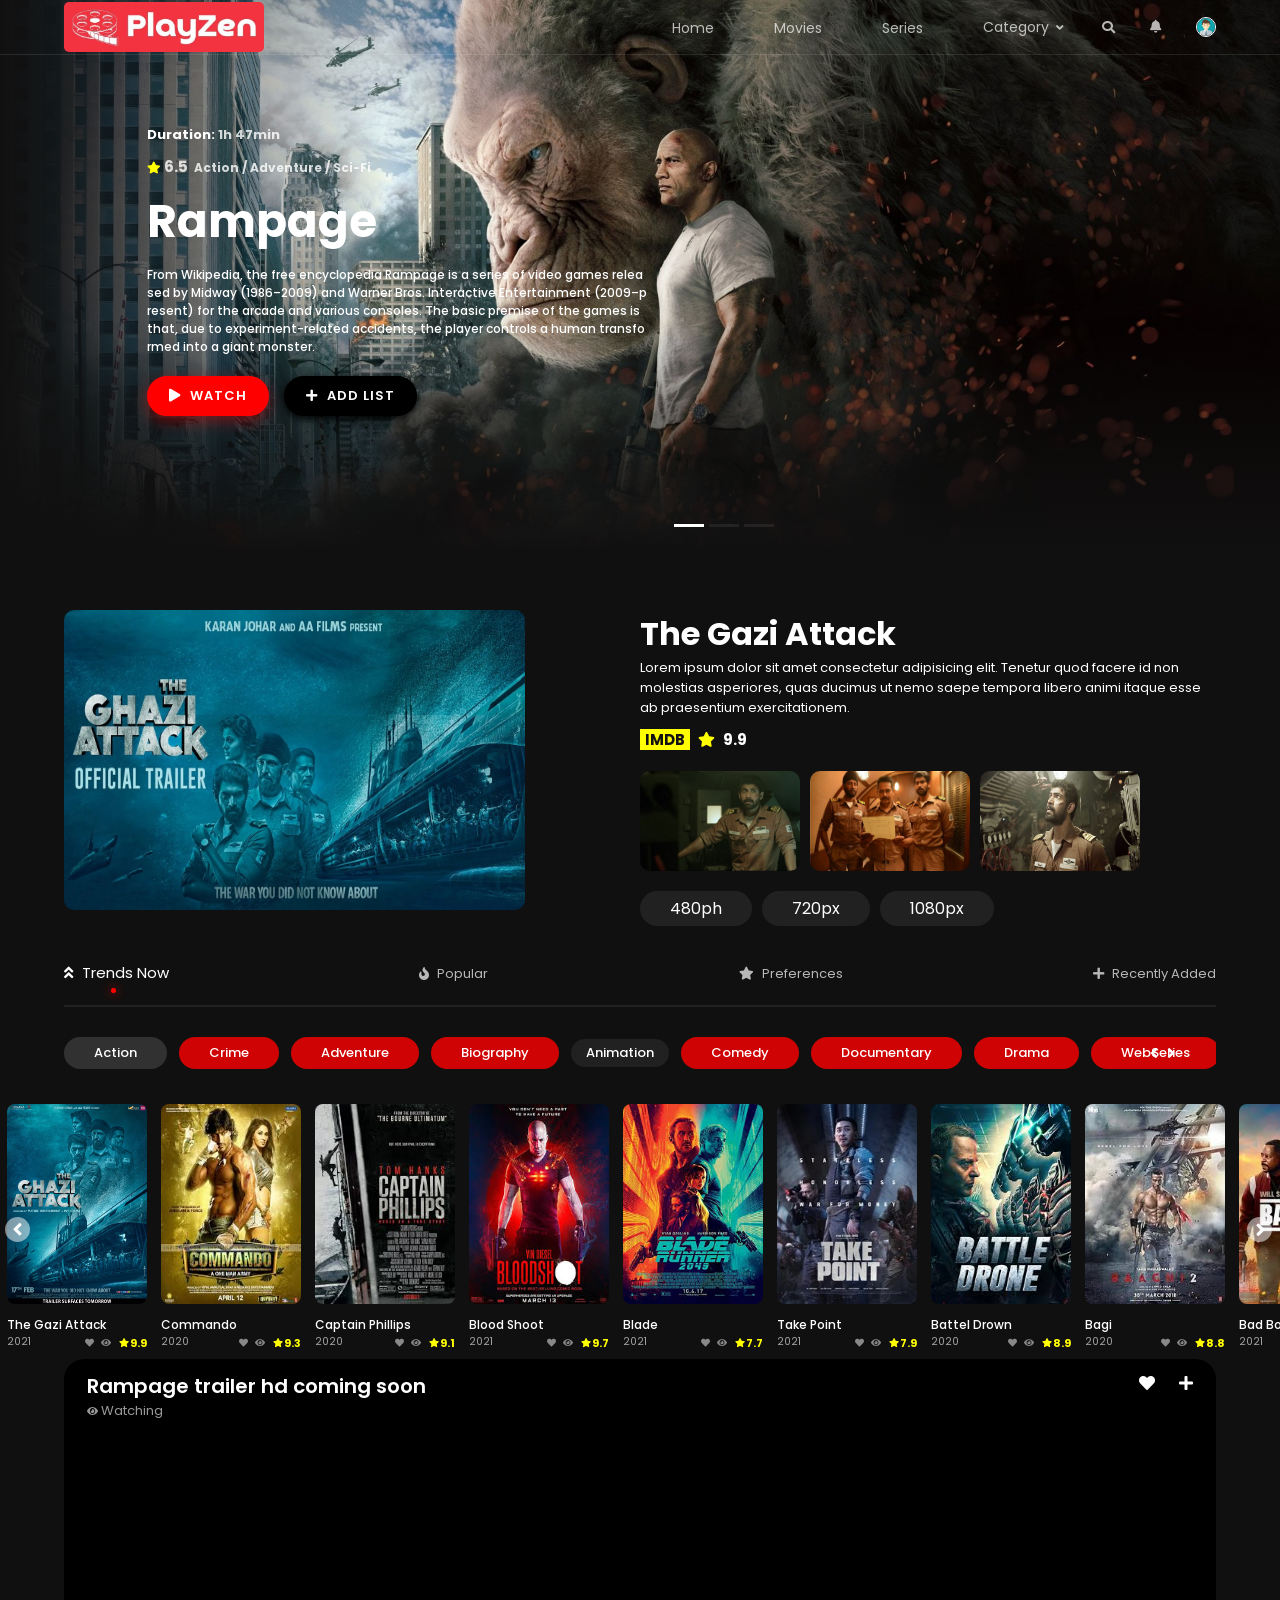
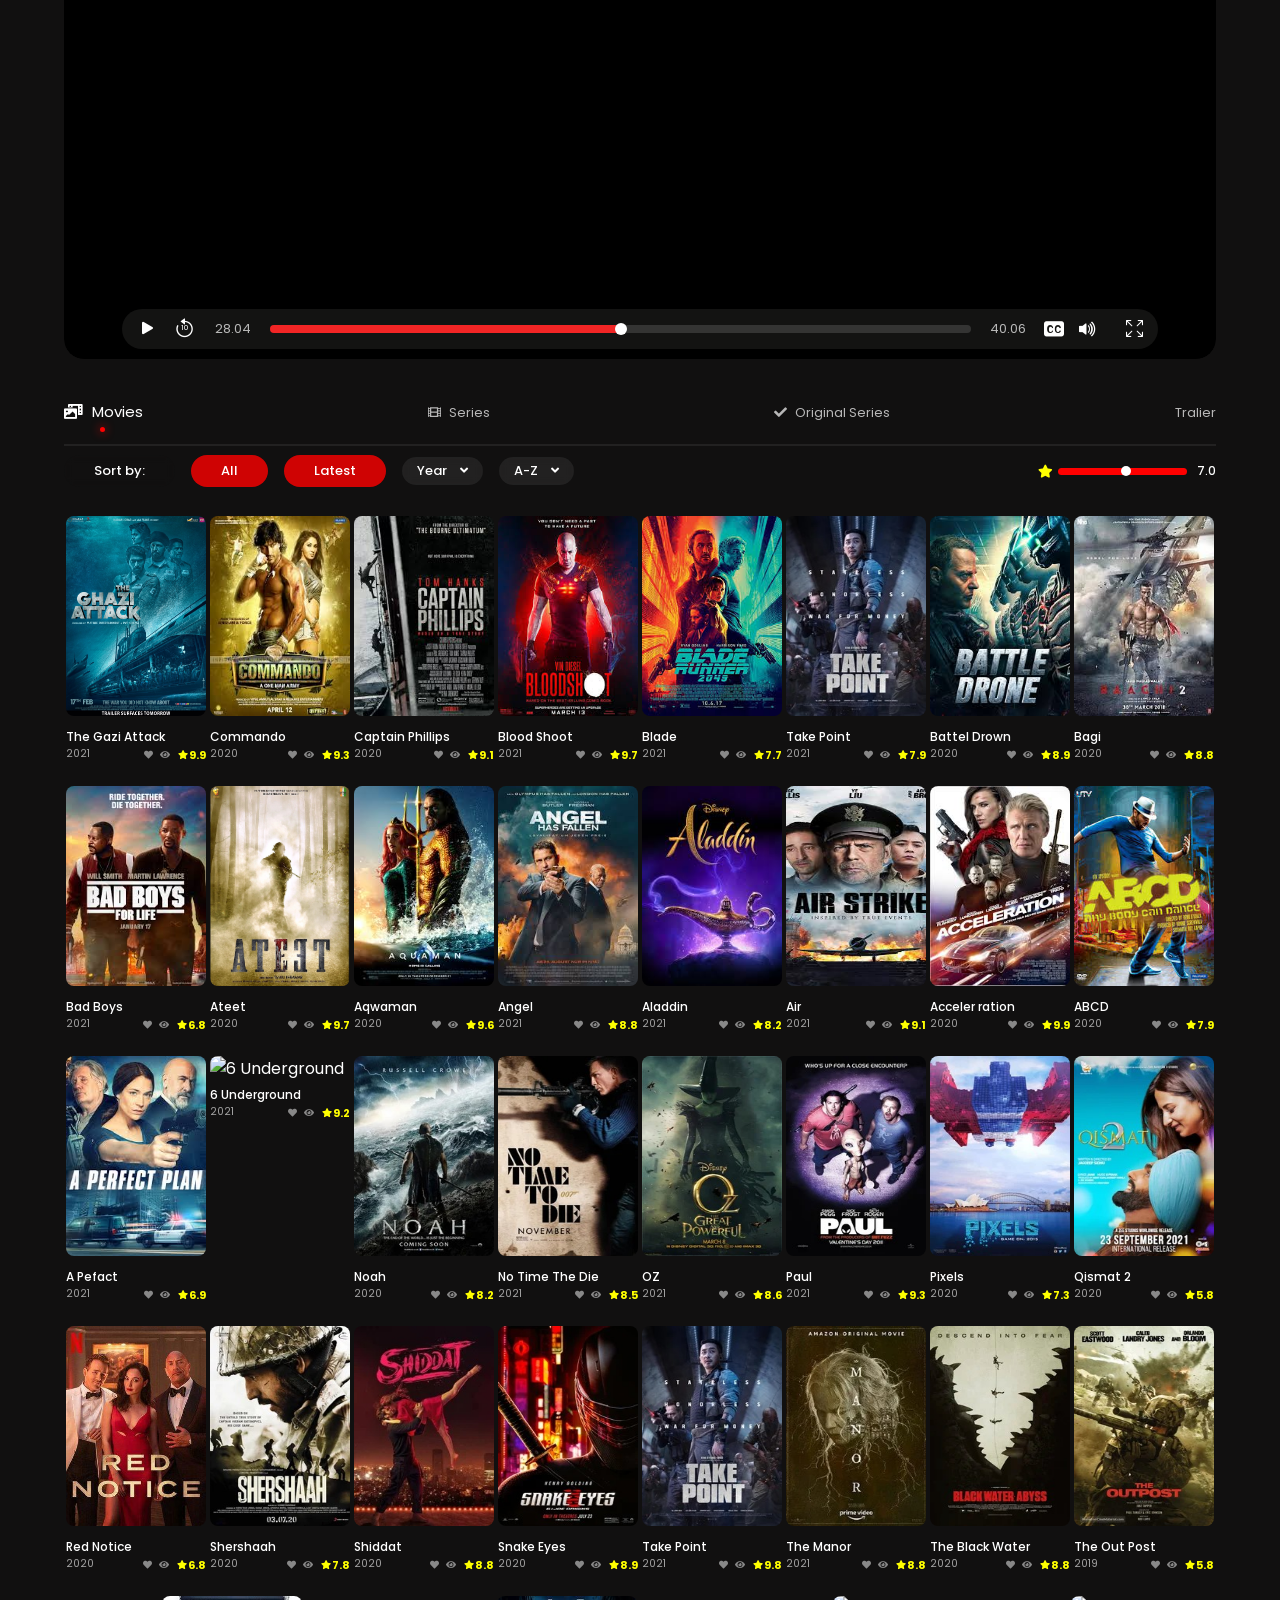
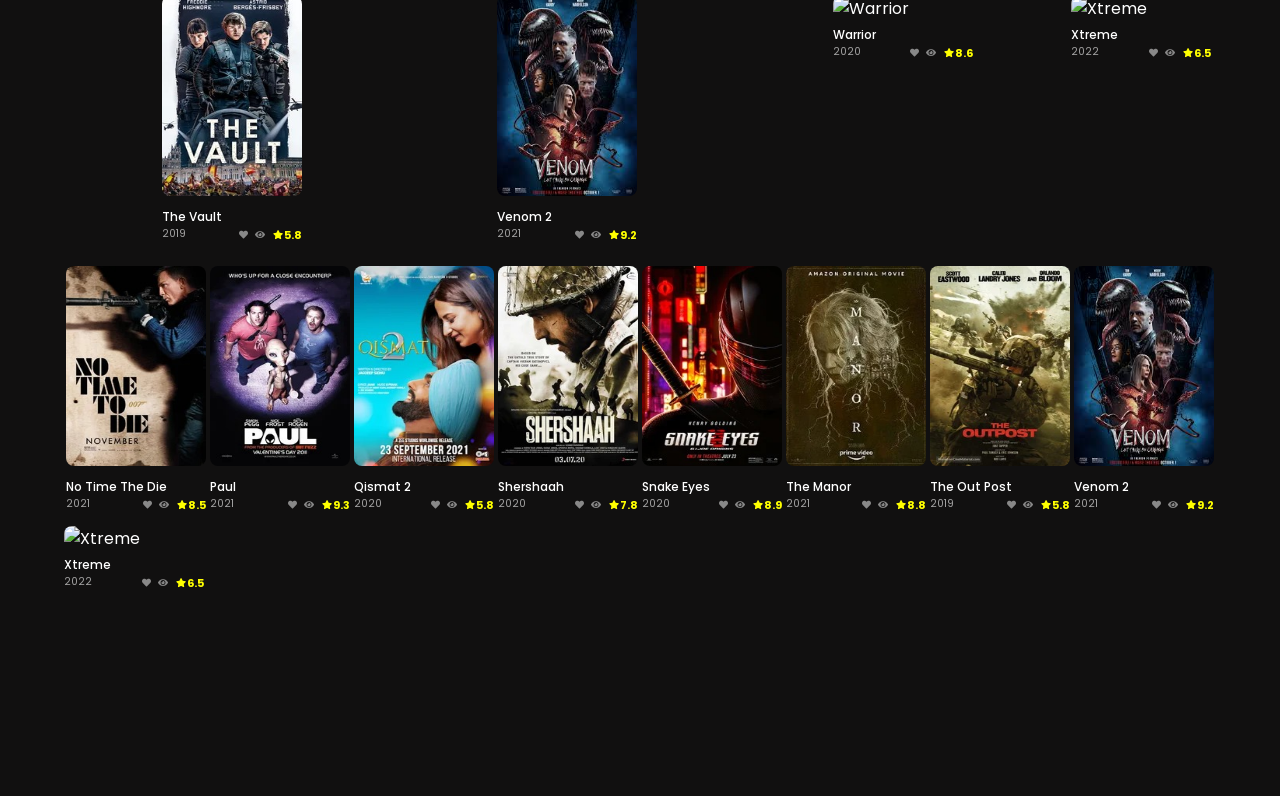
==== commit 28a292fa: "Initial commit" ====
--- a/themanor.html
+++ b/themanor.html
@@ -10,13 +10,14 @@
     <!-- font-awesome cdn link  -->
     <link href="https://cdnjs.cloudflare.com/ajax/libs/font-awesome/5.13.0/css/all.min.css" rel="stylesheet">
     <link rel="stylesheet" href="style.css">
-    <title>Advanced Level Movies Website</title>
+    <title>ShowBox - Movie Streaming</title>
 </head>
 
 <body>
     <header>
         <nav>
-            <a href="/" class="logo"><img src="img/logo.png" alt=""></a>
+            <a href="index.html" class="logo"><img src="img/logo2.jpeg" alt="ShowBox Logo"
+                    style="width: 200px; height: 50px; border-radius: 5px;"></a>
             <div class="end_bx">
                 <ul>
                     <li><a href="#">Home</a></li>
@@ -26,7 +27,7 @@
                         <div class="list">
                             <a href="#">Trends Now</a>
                             <a href="#">Popular</a>
-                            <a href="#">Prefrenes</a>
+                            <a href="#">Preferences</a>
                             <a href="#">Recently Added</a>
                             <a href="#">Bollywood</a>
                             <a href="#">Tollywood</a>
@@ -52,7 +53,9 @@
                 <span>Action / Adventure / Sci-Fi</span>
             </h3>
             <h1 id="header_title">Rampage</h1>
-            <p id="header_pra">From Wikipedia, the free encyclopedia Rampage is a series of video games released by Midway (1986–2009) and Warner Bros. Interactive Entertainment (2009–present) for the arcade and various consoles. The basic premise of the games is that,
+            <p id="header_pra">From Wikipedia, the free encyclopedia Rampage is a series of video games released by
+                Midway (1986–2009) and Warner Bros. Interactive Entertainment (2009–present) for the arcade and various
+                consoles. The basic premise of the games is that,
                 due to experiment-related accidents, the player controls a human transformed into a giant monster.</p>
             <div class="btns">
                 <a href="#video"> <button><i class="fas fa-play" id="play_btn"></i> WATCH</button></a>
@@ -74,7 +77,7 @@
     <div class="tranding_bx">
         <li><a href="#" class="active"><i class="fas fa-angle-double-up"></i> Trends Now <span></span></a></li>
         <li><a href="#"><i class="fas fa-fire"></i> Popular <span></span></a></li>
-        <li><a href="#"><i class="fas fa-star"></i> Prefrenes <span></span></a></li>
+        <li><a href="#"><i class="fas fa-star"></i> Preferences <span></span></a></li>
         <li><a href="#"><i class="fas fa-plus"></i> Recently Added <span></span></a></li>
     </div>
 
@@ -82,16 +85,16 @@
     <div class="cato_bx" id="cato_bx">
         <button id="action1">Action</button>
         <button id="crime1">Crime</button>
-        <button>Adeventure</button>
+        <button>Adventure</button>
         <button>Biography</button>
         <button>Animation</button>
-        <button>Comady</button>
+        <button>Comedy</button>
         <button>Documentary</button>
         <button id="drama1">Drama</button>
         <button>WebSeries</button>
         <button>18+</button>
-        <button>SciFi</button>
-        <button>Horor</button>
+        <button>Sci-Fi</button>
+        <button>Horror</button>
         <!-- all button copyed  -->
         <div class="cato_left_right">
             <i class="fas fa-angle-down" id="left_scroll"></i>
@@ -103,8 +106,8 @@
 
     <!-- movies box strat  -->
     <div class="movie_bx_1" id="mvoes_bx_1">
-        <button id="left_scroll1"> <i class="fas fa-angle-down" ></i></button>
-        <button id="right_scroll1"> <i class="fas fa-angle-down" ></i></button>
+        <button id="left_scroll1"> <i class="fas fa-angle-down"></i></button>
+        <button id="right_scroll1"> <i class="fas fa-angle-down"></i></button>
         <div class="movie_bxx" id="action_bx"></div>
         <div class="movie_bxx" id="crime_bx"></div>
         <div class="movie_bxx" id="drama_bx"></div>
@@ -112,7 +115,7 @@
     <!-- movies box end  -->
     <!-- video box start  -->
     <div class="video_bx">
-        <video src="video/ant-man.mp4" id="video"></video>
+        <video src="ant-man.mp4" id="video"></video>
         <div class="control">
             <div class="play_redo">
                 <i class="bi bi-play-fill" id="play"></i>
@@ -160,20 +163,20 @@
             <button>Sort by:</button>
             <button id="all_btn">All</button>
             <button id="latest_btn">Latest</button>
-            <button id="year">Year <i class="fas fa-angle-down" ></i>
-            <div class="year_bx">
-                <li id="year2022__btn">2022</li>
-                <li id="year2021__btn">2021</li>
-                <li id="year2020__btn">2020</li>
-                <li>2019</li>
-                <li>2018</li>
-                <li>2017</li>
-                <li>2016</li>
-                <li>2015</li>
-                <li>2014</li>
-            </div>
+            <button id="year">Year <i class="fas fa-angle-down"></i>
+                <div class="year_bx">
+                    <li id="year2022__btn">2022</li>
+                    <li id="year2021__btn">2021</li>
+                    <li id="year2020__btn">2020</li>
+                    <li>2019</li>
+                    <li>2018</li>
+                    <li>2017</li>
+                    <li>2016</li>
+                    <li>2015</li>
+                    <li>2014</li>
+                </div>
             </button>
-            <button id="a_z">A-Z <i class="fas fa-angle-down" ></i>
+            <button id="a_z">A-Z <i class="fas fa-angle-down"></i>
                 <div class="year_bx letter_bx">
                     <li id="letter_a_btn">A</li>
                     <li id="letter_b_btn">B</li>
@@ -184,7 +187,8 @@
                     <li>H</li>
                     <li id="letter_t_btn">T</li>
                     <li>Z</li>
-                </div></button>
+                </div>
+            </button>
         </div>
         <div class="right_cato">
             <i class="fas fa-star"></i>
--- a/style.css
+++ b/style.css
@@ -19,10 +19,9 @@
 header {
     position: relative;
     width: 100%;
-    height: 500px;
-    /* border: 1px solid #fff; */
+    height: 550px;
     background: url('img/121213.jpg') no-repeat center center/cover;
-    transition: 1s linear;
+    transition: 0.8s ease-in-out;
     z-index: 2;
 }
 
@@ -363,19 +362,21 @@
 }
 
 header .content .btns button {
-    padding: 6px 12px;
-    border-radius: 20px;
-    background: red;
-    border: 2px solid red;
-    color: #fff;
-    margin-right: 10px;
+    padding: 8px 20px;
+    border-radius: 25px;
+    background: #ff0000;
+    border: 2px solid #ff0000;
+    color: #fff;
+    margin-right: 15px;
     font-family: 'Poppins', sans-serif;
-    font-size: 12px;
-    font-weight: 500;
-    box-shadow: 0px 3px 10px red;
-    transition: .3s linear;
+    font-size: 13px;
+    font-weight: 600;
+    box-shadow: 0px 5px 15px rgba(255, 0, 0, 0.4);
+    transition: all 0.3s ease;
     cursor: pointer;
     z-index: 999;
+    text-transform: uppercase;
+    letter-spacing: 1px;
 }
 
 header .content .btns button:nth-child(2) {
@@ -478,7 +479,8 @@
 }
 
 .tranding_bx li .active span {
-    background: red;
+    background: #ff0000;
+    box-shadow: 0 0 10px #ff0000;
 }
 
 
@@ -506,18 +508,19 @@
 }
 
 .cato_bx button {
-    padding: 4px 30px;
-    background: red;
+    padding: 6px 30px;
+    background: rgba(255, 0, 0, 0.8);
     border: none;
     outline: none;
     color: #fff;
     border-radius: 20px;
     font-family: 'Poppins', sans-serif;
-    font-weight: 400;
+    font-weight: 500;
     font-size: 13px;
-    margin-right: 10px;
+    margin-right: 12px;
     cursor: pointer;
-    transition: .3s linear;
+    transition: all 0.3s ease;
+    backdrop-filter: blur(5px);
 }
 
 .cato_bx button:hover {
@@ -548,7 +551,7 @@
 /* cato button java class start  */
 
 .cato_bx .cato_button_active {
-    background: rgb(184, 184, 184, .2);
+    background: rgba(184, 184, 184, 0.2);
 }
 
 
@@ -573,18 +576,17 @@
 /* movie extra box  */
 
 .movie_bx_1 .movie_bxx {
-    display: flex;
+    display: none;
     align-items: center;
     width: auto;
     height: 100%;
-    /* border: 1px solid #fff; */
 }
 
 
 /* movies box java class start  */
 
 .movie_bx_1 .movie_box_active {
-    display: none;
+    display: flex;
 }
 
 
